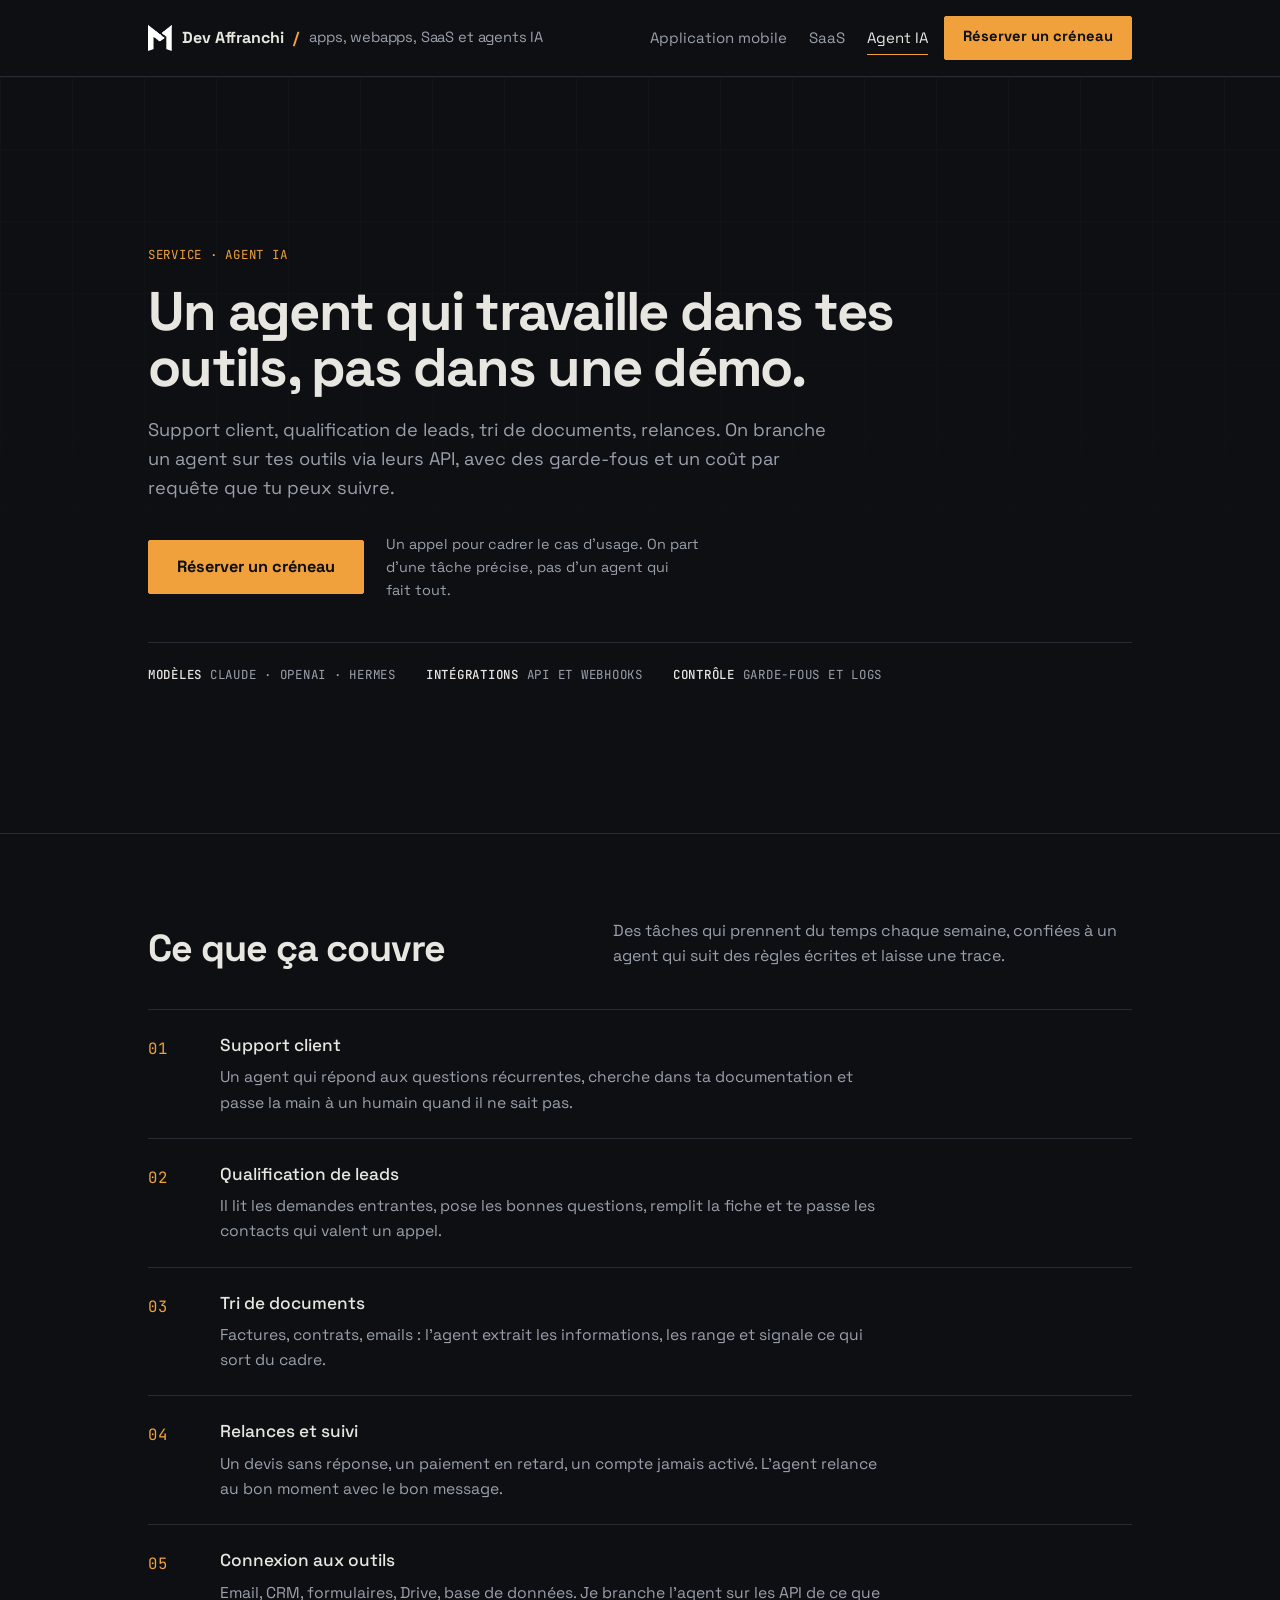
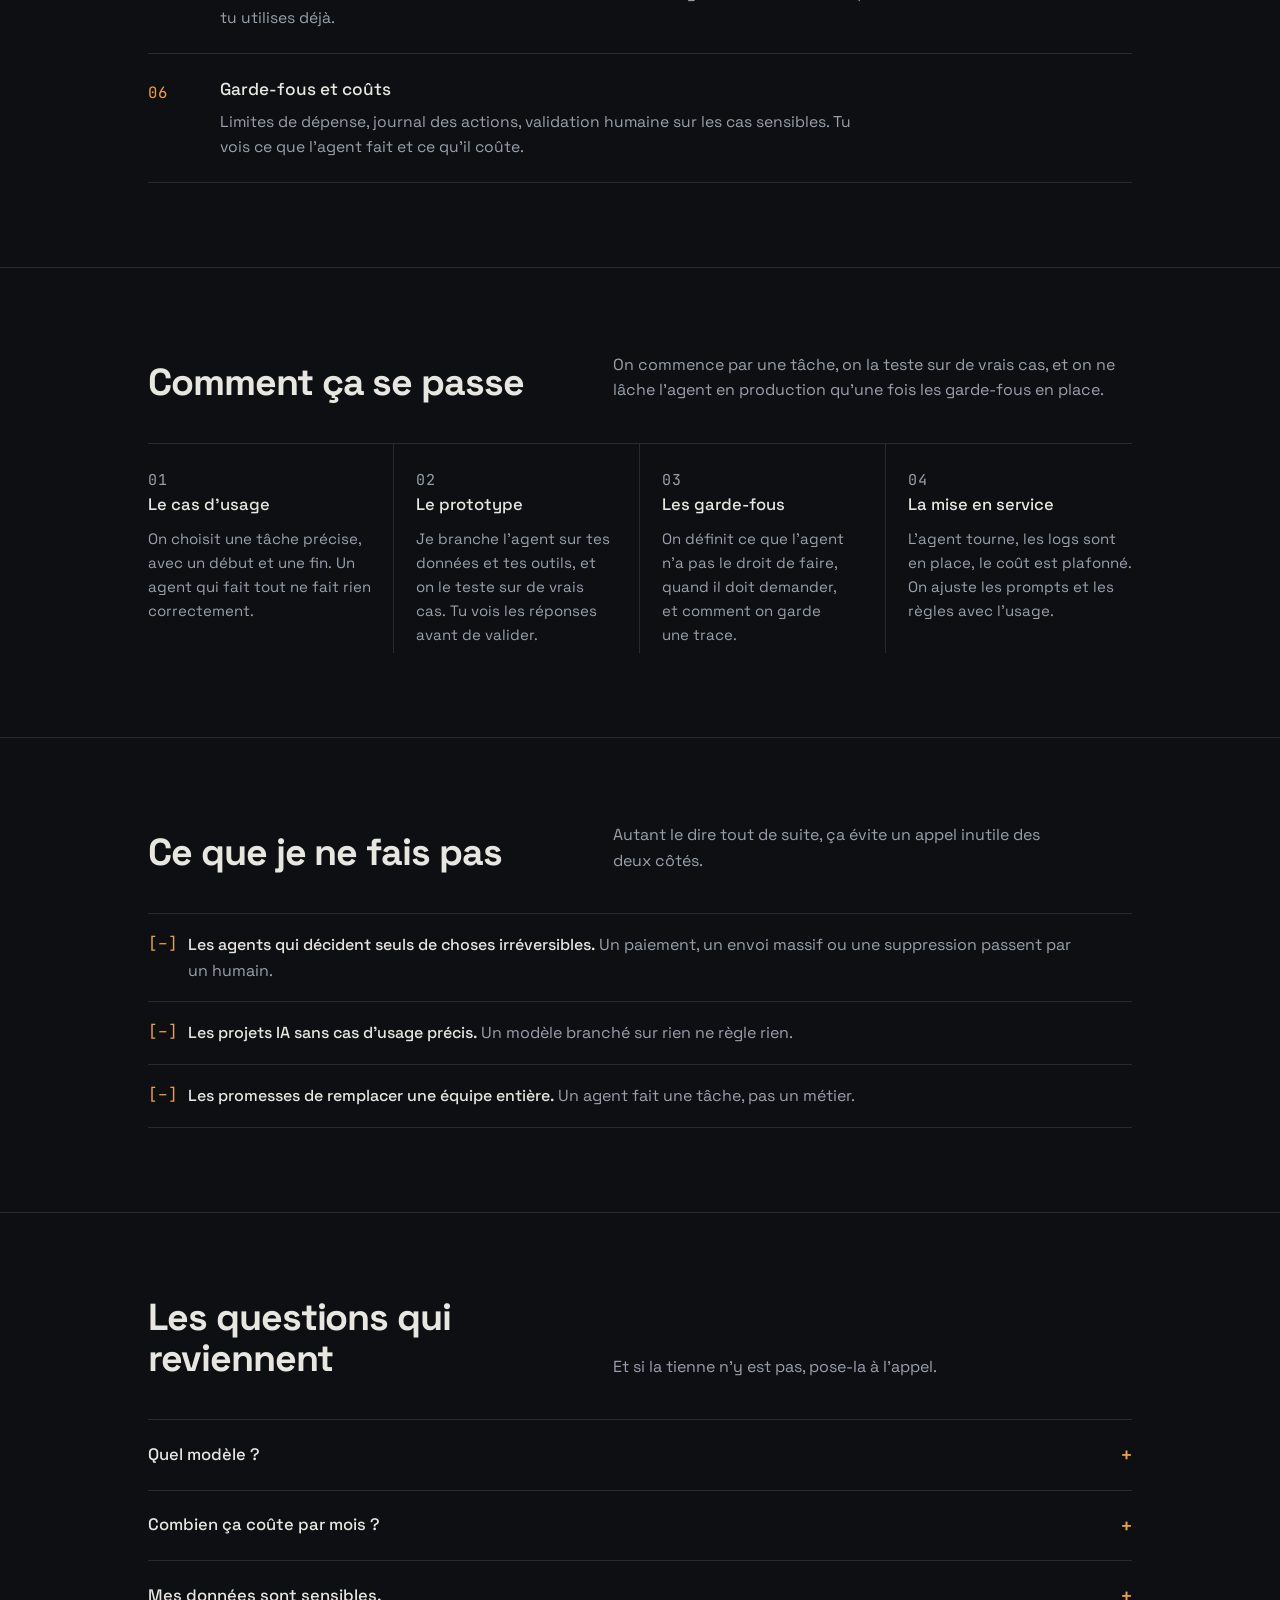
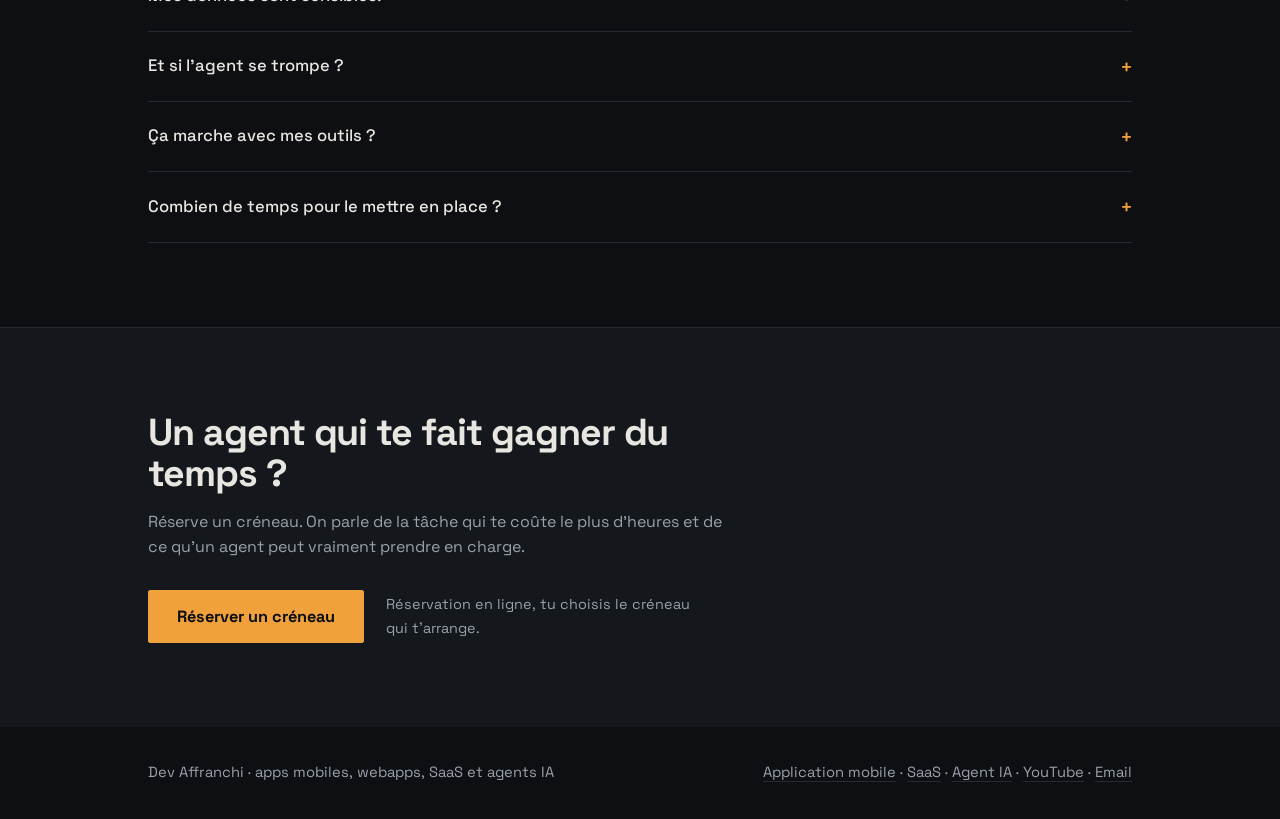
==== agent-ia.html @ 7c2899d8 "Ajouter les pages services application mobile, SaaS et agent IA avec navbar commune" ====
<!DOCTYPE html>
<html lang="fr">
<head>
<meta charset="utf-8">
<meta name="viewport" content="width=device-width, initial-scale=1">
<title>Agent IA et automatisation sur mesure · Dev Affranchi</title>
<meta name="description" content="Agent IA branché sur tes outils : support, qualification de leads, tri de documents, relances. Garde-fous, logs et coût par requête maîtrisé. Réserve un créneau.">
<meta property="og:title" content="Agents IA et automatisations sur mesure · Dev Affranchi">
<meta property="og:description" content="Support client, qualification de leads, tri de documents, relances. Un agent branché sur tes outils, avec garde-fous, logs et coût maîtrisé.">
<meta property="og:type" content="website">
<meta name="theme-color" content="#0d0f12">
<link rel="icon" type="image/png" href="assets/logo-favicon.png">
<link rel="preconnect" href="https://fonts.googleapis.com">
<link rel="preconnect" href="https://fonts.gstatic.com" crossorigin>
<link href="https://fonts.googleapis.com/css2?family=Space+Grotesk:wght@400;500;700&family=JetBrains+Mono:wght@400;500&display=swap" rel="stylesheet">
<link rel="stylesheet" href="assets/pages.css">
</head>
<body>

<header>
  <div class="wrap bar">
    <a class="brand" href="index.html">
      <img class="brand-logo" src="assets/logo.png" alt="">
      Dev Affranchi <span class="slash">/</span> <span class="brand-sub">apps, webapps, SaaS et agents IA</span>
    </a>
    <nav class="nav" aria-label="Services">
      <a href="application-mobile.html">Application mobile</a>
      <a href="saas.html">SaaS</a>
      <a href="agent-ia.html" aria-current="page">Agent IA</a>
    </nav>
    <a class="btn btn--sm" href="https://tidycal.com/dha/ia" target="_blank" rel="noopener">Réserver un créneau</a>
  </div>
</header>

<main>

<section class="page-hero">
  <div class="wrap">
    <p class="mono kicker">Service · Agent IA</p>
    <h1>Un agent qui travaille dans tes outils, pas dans une démo.</h1>
    <p class="lede">Support client, qualification de leads, tri de documents, relances. On branche un agent sur tes outils via leurs API, avec des garde-fous et un coût par requête que tu peux suivre.</p>
    <div class="cta-row">
      <a class="btn" href="https://tidycal.com/dha/ia" target="_blank" rel="noopener">Réserver un créneau</a>
      <div class="btn-note">Un appel pour cadrer le cas d'usage. On part d'une tâche précise, pas d'un agent qui fait tout.</div>
    </div>
    <div class="meta-strip mono">
      <div><b>Modèles</b> Claude · OpenAI · Hermes</div>
      <div><b>Intégrations</b> API et webhooks</div>
      <div><b>Contrôle</b> garde-fous et logs</div>
    </div>
  </div>
</section>

<section>
  <div class="wrap">
    <div class="section-head">
      <h2>Ce que ça couvre</h2>
      <p class="sub">Des tâches qui prennent du temps chaque semaine, confiées à un agent qui suit des règles écrites et laisse une trace.</p>
    </div>
    <div class="deliverables">
      <div class="deliverable">
        <p class="num mono">01</p>
        <div>
          <h3>Support client</h3>
          <p>Un agent qui répond aux questions récurrentes, cherche dans ta documentation et passe la main à un humain quand il ne sait pas.</p>
        </div>
      </div>
      <div class="deliverable">
        <p class="num mono">02</p>
        <div>
          <h3>Qualification de leads</h3>
          <p>Il lit les demandes entrantes, pose les bonnes questions, remplit la fiche et te passe les contacts qui valent un appel.</p>
        </div>
      </div>
      <div class="deliverable">
        <p class="num mono">03</p>
        <div>
          <h3>Tri de documents</h3>
          <p>Factures, contrats, emails : l'agent extrait les informations, les range et signale ce qui sort du cadre.</p>
        </div>
      </div>
      <div class="deliverable">
        <p class="num mono">04</p>
        <div>
          <h3>Relances et suivi</h3>
          <p>Un devis sans réponse, un paiement en retard, un compte jamais activé. L'agent relance au bon moment avec le bon message.</p>
        </div>
      </div>
      <div class="deliverable">
        <p class="num mono">05</p>
        <div>
          <h3>Connexion aux outils</h3>
          <p>Email, CRM, formulaires, Drive, base de données. Je branche l'agent sur les API de ce que tu utilises déjà.</p>
        </div>
      </div>
      <div class="deliverable">
        <p class="num mono">06</p>
        <div>
          <h3>Garde-fous et coûts</h3>
          <p>Limites de dépense, journal des actions, validation humaine sur les cas sensibles. Tu vois ce que l'agent fait et ce qu'il coûte.</p>
        </div>
      </div>
    </div>
  </div>
</section>

<section>
  <div class="wrap">
    <div class="section-head">
      <h2>Comment ça se passe</h2>
      <p class="sub">On commence par une tâche, on la teste sur de vrais cas, et on ne lâche l'agent en production qu'une fois les garde-fous en place.</p>
    </div>
    <div class="steps">
      <div class="step">
        <p class="step-num mono">01</p>
        <h3>Le cas d'usage</h3>
        <p>On choisit une tâche précise, avec un début et une fin. Un agent qui fait tout ne fait rien correctement.</p>
      </div>
      <div class="step">
        <p class="step-num mono">02</p>
        <h3>Le prototype</h3>
        <p>Je branche l'agent sur tes données et tes outils, et on le teste sur de vrais cas. Tu vois les réponses avant de valider.</p>
      </div>
      <div class="step">
        <p class="step-num mono">03</p>
        <h3>Les garde-fous</h3>
        <p>On définit ce que l'agent n'a pas le droit de faire, quand il doit demander, et comment on garde une trace.</p>
      </div>
      <div class="step">
        <p class="step-num mono">04</p>
        <h3>La mise en service</h3>
        <p>L'agent tourne, les logs sont en place, le coût est plafonné. On ajuste les prompts et les règles avec l'usage.</p>
      </div>
    </div>
  </div>
</section>

<section>
  <div class="wrap">
    <div class="section-head">
      <h2>Ce que je ne fais pas</h2>
      <p class="sub">Autant le dire tout de suite, ça évite un appel inutile des deux côtés.</p>
    </div>
    <ul class="nope">
      <li><span class="mark">[–]</span><span><b>Les agents qui décident seuls de choses irréversibles.</b> Un paiement, un envoi massif ou une suppression passent par un humain.</span></li>
      <li><span class="mark">[–]</span><span><b>Les projets IA sans cas d'usage précis.</b> Un modèle branché sur rien ne règle rien.</span></li>
      <li><span class="mark">[–]</span><span><b>Les promesses de remplacer une équipe entière.</b> Un agent fait une tâche, pas un métier.</span></li>
    </ul>
  </div>
</section>

<section>
  <div class="wrap">
    <div class="section-head">
      <h2>Les questions qui reviennent</h2>
      <p class="sub">Et si la tienne n'y est pas, pose-la à l'appel.</p>
    </div>
    <details>
      <summary>Quel modèle ?</summary>
      <p>Claude ou OpenAI selon la tâche, le coût et la qualité attendue. Je teste sur tes cas avant de figer le choix.</p>
    </details>
    <details>
      <summary>Combien ça coûte par mois ?</summary>
      <p>Ça dépend du volume et du modèle. Je te donne une estimation par requête au cadrage, et je mets un plafond pour que la facture ne dérape pas.</p>
    </details>
    <details>
      <summary>Mes données sont sensibles.</summary>
      <p>On limite ce que l'agent voit, on anonymise ce qui peut l'être et on documente ce qui sort. Les cas sensibles passent par un humain.</p>
    </details>
    <details>
      <summary>Et si l'agent se trompe ?</summary>
      <p>Il doit dire quand il ne sait pas et passer la main. Les logs permettent de retrouver ce qui s'est passé, et on corrige les règles.</p>
    </details>
    <details>
      <summary>Ça marche avec mes outils ?</summary>
      <p>Si l'outil a une API ou des webhooks, oui. Sinon, on regarde ce qui est possible avant de promettre.</p>
    </details>
    <details>
      <summary>Combien de temps pour le mettre en place ?</summary>
      <p>Un cas d'usage simple peut tourner en quelques semaines. Plus il y a d'intégrations et de règles, plus c'est long.</p>
    </details>
  </div>
</section>

<section class="final">
  <div class="wrap">
    <h2>Un agent qui te fait gagner du temps ?</h2>
    <p class="sub">Réserve un créneau. On parle de la tâche qui te coûte le plus d'heures et de ce qu'un agent peut vraiment prendre en charge.</p>
    <div class="cta-row">
      <a class="btn" href="https://tidycal.com/dha/ia" target="_blank" rel="noopener">Réserver un créneau</a>
      <div class="btn-note">Réservation en ligne, tu choisis le créneau qui t'arrange.</div>
    </div>
  </div>
</section>

</main>

<footer>
  <div class="wrap foot">
    <div>Dev Affranchi · apps mobiles, webapps, SaaS et agents IA</div>
    <div><a href="application-mobile.html">Application mobile</a> · <a href="saas.html">SaaS</a> · <a href="agent-ia.html">Agent IA</a> · <a href="https://www.youtube.com/@devaffranchi">YouTube</a> · <a href="mailto:devaffranchi@gmail.com">Email</a></div>
  </div>
</footer>

</body>
</html>
---- assets/pages.css ----
:root{
  --ink:#0d0f12;
  --ink-2:#14171c;
  --ink-3:#1b1f26;
  --line:#262b33;
  --text:#e8e6e1;
  --muted:#9aa1ad;
  --accent:#f0a13c;
  --accent-soft:rgba(240,161,60,.10);
  --accent-ink:#0d0f12;
  --maxw:1080px;
  --pad:clamp(20px,5vw,48px);
}
*{box-sizing:border-box}
html{-webkit-text-size-adjust:100%;scroll-behavior:smooth}
body{
  margin:0;
  background:var(--ink);
  color:var(--text);
  font-family:"Space Grotesk",system-ui,-apple-system,sans-serif;
  font-size:clamp(16px,1.05vw,17px);
  line-height:1.6;
  text-wrap:pretty;
  -webkit-font-smoothing:antialiased;
}
a{color:inherit}
.wrap{max-width:var(--maxw);margin:0 auto;padding-left:var(--pad);padding-right:var(--pad)}
.mono{font-family:"JetBrains Mono",ui-monospace,monospace;font-size:.78rem;letter-spacing:.06em;text-transform:uppercase}

/* header */
header{border-bottom:1px solid var(--line);background:var(--ink)}
.bar{display:flex;align-items:center;justify-content:space-between;gap:16px;padding-top:16px;padding-bottom:16px;flex-wrap:wrap}
.brand{font-weight:700;letter-spacing:-.01em;display:flex;align-items:center;gap:10px;text-decoration:none}
.brand-logo{height:26px;width:auto;display:block}
.brand .slash{color:var(--accent)}
.brand-sub{color:var(--muted);font-weight:400;font-size:.92rem;display:none}
@media(min-width:640px){.brand-sub{display:inline}}
.nav{display:flex;flex-wrap:wrap;gap:10px 22px;order:3;width:100%;padding-top:12px;border-top:1px solid var(--line)}
@media(min-width:900px){.nav{order:0;width:auto;margin-left:auto;padding-top:0;border-top:none}}
.nav a{position:relative;text-decoration:none;color:var(--muted);font-size:.94rem;padding:2px 0;white-space:nowrap}
.nav a:hover{color:var(--text)}
.nav a[aria-current="page"]{color:var(--text)}
.nav a[aria-current="page"]::after{content:"";position:absolute;left:0;right:0;bottom:-3px;height:1px;background:var(--accent)}
.bar .btn--sm{display:none}
@media(min-width:560px){.bar .btn--sm{display:inline-block}}

/* buttons */
.btn{
  display:inline-block;
  background:var(--accent);
  color:var(--accent-ink);
  font-weight:700;
  font-size:1.02rem;
  line-height:1.2;
  text-decoration:none;
  padding:16px 28px;
  border-radius:2px;
  border:1px solid var(--accent);
  transition:transform .12s ease,background .12s ease;
  min-height:44px;
}
.btn:hover{background:#ffb857;transform:translateY(-1px)}
.btn:focus-visible{outline:2px solid var(--text);outline-offset:3px}
.btn--sm{padding:11px 18px;font-size:.92rem}
.btn-note{color:var(--muted);font-size:.9rem;max-width:36ch}
.cta-row{display:flex;flex-wrap:wrap;align-items:center;gap:14px 22px}

/* hero de page service */
.page-hero{position:relative;border-bottom:1px solid var(--line);overflow:hidden}
.page-hero::before{
  content:"";position:absolute;inset:0;
  background-image:linear-gradient(var(--line) 1px,transparent 1px),linear-gradient(90deg,var(--line) 1px,transparent 1px);
  background-size:72px 72px;opacity:.2;pointer-events:none;
  -webkit-mask-image:linear-gradient(to bottom,#000 0%,transparent 80%);
  mask-image:linear-gradient(to bottom,#000 0%,transparent 80%);
}
.page-hero .wrap{position:relative;z-index:1;padding-top:clamp(48px,7vw,84px);padding-bottom:clamp(36px,5vw,64px)}
.kicker{color:var(--accent);margin:0 0 18px}
.page-hero h1{
  font-size:clamp(2.1rem,5vw,3.4rem);
  line-height:1.03;
  letter-spacing:-.032em;
  font-weight:700;
  margin:0 0 20px;
  max-width:24ch;
}
.lede{font-size:clamp(1.02rem,1.5vw,1.14rem);color:var(--muted);max-width:58ch;margin:0 0 30px}
.lede strong{color:var(--text);font-weight:500}
.meta-strip{display:flex;flex-wrap:wrap;gap:10px 30px;margin-top:40px;padding-top:22px;border-top:1px solid var(--line);color:var(--muted)}
.meta-strip b{color:var(--text);font-weight:500}

/* sections */
section{padding-top:clamp(52px,7vw,84px);padding-bottom:clamp(52px,7vw,84px);border-bottom:1px solid var(--line)}
.section-head{display:grid;gap:14px;margin-bottom:clamp(26px,4vw,40px)}
@media(min-width:820px){.section-head{grid-template-columns:minmax(0,.9fr) minmax(0,1.1fr);gap:40px;align-items:end}}
h2{font-size:clamp(1.65rem,3.2vw,2.35rem);line-height:1.1;letter-spacing:-.028em;font-weight:700;margin:0;max-width:22ch}
.sub{color:var(--muted);max-width:58ch;margin:0}

/* ce que ca couvre */
.deliverables{border-top:1px solid var(--line)}
.deliverable{display:grid;grid-template-columns:52px minmax(0,1fr);gap:20px;padding:22px 0;border-bottom:1px solid var(--line)}
.deliverable .num{color:var(--accent);margin:0;padding-top:4px}
.deliverable h3{margin:0 0 6px;font-size:1.08rem;font-weight:500}
.deliverable p{margin:0;color:var(--muted);max-width:66ch;font-size:.98rem}
@media(max-width:460px){.deliverable{grid-template-columns:1fr;gap:4px}}

/* methode */
.steps{display:grid;gap:0;border-top:1px solid var(--line)}
@media(min-width:860px){.steps{grid-template-columns:repeat(4,minmax(0,1fr))}}
.step{padding:24px 0;border-bottom:1px solid var(--line)}
@media(min-width:860px){
  .step{border-bottom:none;border-right:1px solid var(--line);padding:24px 22px 6px 0}
  .step:last-child{border-right:none;padding-right:0}
  .step:not(:first-child){padding-left:22px}
}
.step-num{color:var(--accent);margin:0 0 12px}
.step h3{margin:0 0 8px;font-size:1.04rem;font-weight:500}
.step p{margin:0;color:var(--muted);font-size:.94rem;max-width:34ch}

/* ce que je ne fais pas */
.nope{list-style:none;margin:0;padding:0;display:grid;gap:0;border-top:1px solid var(--line)}
.nope li{display:grid;grid-template-columns:26px minmax(0,1fr);gap:14px;padding:18px 0;border-bottom:1px solid var(--line);color:var(--muted)}
.nope .mark{font-family:"JetBrains Mono",ui-monospace,monospace;color:var(--accent);line-height:1.5}
.nope b{color:var(--text);font-weight:500}

/* faq */
details{border-top:1px solid var(--line);padding:20px 0}
details:last-of-type{border-bottom:1px solid var(--line)}
summary{cursor:pointer;list-style:none;font-weight:500;font-size:1.04rem;display:flex;justify-content:space-between;gap:20px;align-items:center}
summary::-webkit-details-marker{display:none}
summary::after{content:"+";color:var(--accent);font-family:"JetBrains Mono",monospace;font-size:1.15rem}
details[open] summary::after{content:"−"}
summary:focus-visible{outline:2px solid var(--accent);outline-offset:4px}
details p{color:var(--muted);margin:14px 0 0;max-width:64ch}

/* final */
.final{background:var(--ink-2);border-bottom:none}
.final h2{max-width:24ch;margin-bottom:14px}
.final .sub{margin-bottom:30px}

footer{padding:34px 0;color:var(--muted)}
.foot{display:flex;flex-wrap:wrap;justify-content:space-between;gap:14px 24px;font-size:.92rem}
footer a{text-decoration:none;border-bottom:1px solid var(--line)}
footer a:hover{color:var(--text);border-color:var(--accent)}

@media(prefers-reduced-motion:reduce){html{scroll-behavior:auto}*{transition:none!important;animation:none!important}}
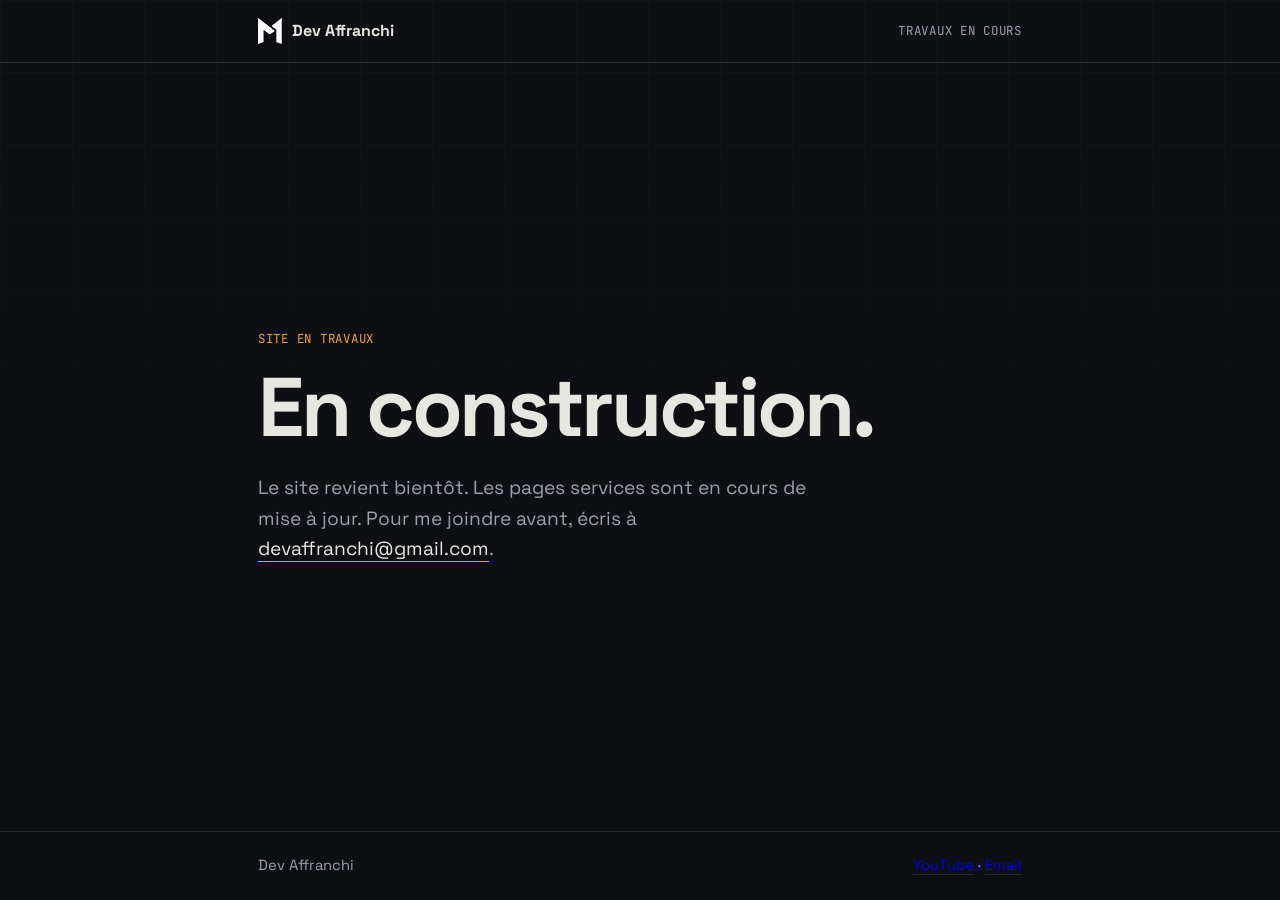
==== commit f22c7816: "Afficher une page En construction sur tout le site" ====
--- a/agent-ia.html
+++ b/agent-ia.html
@@ -3,202 +3,102 @@
 <head>
 <meta charset="utf-8">
 <meta name="viewport" content="width=device-width, initial-scale=1">
-<title>Agent IA et automatisation sur mesure · Dev Affranchi</title>
-<meta name="description" content="Agent IA branché sur tes outils : support, qualification de leads, tri de documents, relances. Garde-fous, logs et coût par requête maîtrisé. Réserve un créneau.">
-<meta property="og:title" content="Agents IA et automatisations sur mesure · Dev Affranchi">
-<meta property="og:description" content="Support client, qualification de leads, tri de documents, relances. Un agent branché sur tes outils, avec garde-fous, logs et coût maîtrisé.">
-<meta property="og:type" content="website">
+<title>En construction · Dev Affranchi</title>
+<meta name="description" content="Le site Dev Affranchi est en construction. Les pages services reviennent bientôt.">
+<meta name="robots" content="noindex,nofollow">
 <meta name="theme-color" content="#0d0f12">
 <link rel="icon" type="image/png" href="assets/logo-favicon.png">
 <link rel="preconnect" href="https://fonts.googleapis.com">
 <link rel="preconnect" href="https://fonts.gstatic.com" crossorigin>
 <link href="https://fonts.googleapis.com/css2?family=Space+Grotesk:wght@400;500;700&family=JetBrains+Mono:wght@400;500&display=swap" rel="stylesheet">
-<link rel="stylesheet" href="assets/pages.css">
+<style>
+:root{
+  --ink:#0d0f12;
+  --line:#262b33;
+  --text:#e8e6e1;
+  --muted:#9aa1ad;
+  --accent:#f0a13c;
+  --pad:clamp(20px,5vw,48px);
+}
+*{box-sizing:border-box}
+html{-webkit-text-size-adjust:100%}
+body{
+  margin:0;
+  min-height:100vh;
+  display:flex;
+  flex-direction:column;
+  background:var(--ink);
+  color:var(--text);
+  font-family:"Space Grotesk",system-ui,-apple-system,sans-serif;
+  font-size:clamp(16px,1.05vw,17px);
+  line-height:1.6;
+  text-wrap:pretty;
+  -webkit-font-smoothing:antialiased;
+  overflow-x:hidden;
+}
+body::before{
+  content:"";position:fixed;inset:0;
+  background-image:linear-gradient(var(--line) 1px,transparent 1px),linear-gradient(90deg,var(--line) 1px,transparent 1px);
+  background-size:72px 72px;opacity:.22;pointer-events:none;
+  -webkit-mask-image:linear-gradient(to bottom,#000 0%,transparent 85%);
+  mask-image:linear-gradient(to bottom,#000 0%,transparent 85%);
+}
+.wrap{width:100%;max-width:860px;margin:0 auto;padding-left:var(--pad);padding-right:var(--pad);position:relative;z-index:1}
+.mono{font-family:"JetBrains Mono",ui-monospace,monospace;font-size:.78rem;letter-spacing:.06em;text-transform:uppercase}
+
+header{border-bottom:1px solid var(--line);position:relative;z-index:1}
+.bar{display:flex;align-items:center;justify-content:space-between;gap:16px;padding-top:18px;padding-bottom:18px}
+.brand{display:flex;align-items:center;gap:10px;font-weight:700;letter-spacing:-.01em;text-decoration:none;color:inherit}
+.brand-logo{height:26px;width:auto;display:block}
+.bar .mono{color:var(--muted)}
+
+main{flex:1;display:flex;align-items:center;padding-top:clamp(48px,10vh,96px);padding-bottom:clamp(48px,10vh,96px)}
+.kicker{color:var(--accent);margin:0 0 18px}
+h1{
+  font-size:clamp(2.8rem,9vw,5.2rem);
+  line-height:.98;
+  letter-spacing:-.04em;
+  font-weight:700;
+  margin:0 0 24px;
+  max-width:15ch;
+}
+.lede{color:var(--muted);font-size:clamp(1.05rem,1.6vw,1.2rem);max-width:48ch;margin:0}
+.lede a{color:var(--text);text-decoration:none;border-bottom:1px solid var(--accent)}
+.lede a:hover{color:var(--accent)}
+.lede a:focus-visible{outline:2px solid var(--accent);outline-offset:3px}
+
+footer{border-top:1px solid var(--line);position:relative;z-index:1}
+.foot{display:flex;flex-wrap:wrap;justify-content:space-between;gap:12px 24px;padding-top:22px;padding-bottom:22px;color:var(--muted);font-size:.92rem}
+footer a{text-decoration:none;border-bottom:1px solid var(--line)}
+footer a:hover{color:var(--text);border-color:var(--accent)}
+
+@media(prefers-reduced-motion:reduce){*{transition:none!important;animation:none!important}}
+</style>
 </head>
 <body>
 
 <header>
   <div class="wrap bar">
-    <a class="brand" href="index.html">
+    <a class="brand" href="/">
       <img class="brand-logo" src="assets/logo.png" alt="">
-      Dev Affranchi <span class="slash">/</span> <span class="brand-sub">apps, webapps, SaaS et agents IA</span>
+      Dev Affranchi
     </a>
-    <nav class="nav" aria-label="Services">
-      <a href="application-mobile.html">Application mobile</a>
-      <a href="saas.html">SaaS</a>
-      <a href="agent-ia.html" aria-current="page">Agent IA</a>
-    </nav>
-    <a class="btn btn--sm" href="https://tidycal.com/dha/ia" target="_blank" rel="noopener">Réserver un créneau</a>
+    <div class="mono">Travaux en cours</div>
   </div>
 </header>
 
 <main>
-
-<section class="page-hero">
   <div class="wrap">
-    <p class="mono kicker">Service · Agent IA</p>
-    <h1>Un agent qui travaille dans tes outils, pas dans une démo.</h1>
-    <p class="lede">Support client, qualification de leads, tri de documents, relances. On branche un agent sur tes outils via leurs API, avec des garde-fous et un coût par requête que tu peux suivre.</p>
-    <div class="cta-row">
-      <a class="btn" href="https://tidycal.com/dha/ia" target="_blank" rel="noopener">Réserver un créneau</a>
-      <div class="btn-note">Un appel pour cadrer le cas d'usage. On part d'une tâche précise, pas d'un agent qui fait tout.</div>
-    </div>
-    <div class="meta-strip mono">
-      <div><b>Modèles</b> Claude · OpenAI · Hermes</div>
-      <div><b>Intégrations</b> API et webhooks</div>
-      <div><b>Contrôle</b> garde-fous et logs</div>
-    </div>
+    <p class="mono kicker">Site en travaux</p>
+    <h1>En construction.</h1>
+    <p class="lede">Le site revient bientôt. Les pages services sont en cours de mise à jour. Pour me joindre avant, écris à <a href="mailto:devaffranchi@gmail.com">devaffranchi@gmail.com</a>.</p>
   </div>
-</section>
-
-<section>
-  <div class="wrap">
-    <div class="section-head">
-      <h2>Ce que ça couvre</h2>
-      <p class="sub">Des tâches qui prennent du temps chaque semaine, confiées à un agent qui suit des règles écrites et laisse une trace.</p>
-    </div>
-    <div class="deliverables">
-      <div class="deliverable">
-        <p class="num mono">01</p>
-        <div>
-          <h3>Support client</h3>
-          <p>Un agent qui répond aux questions récurrentes, cherche dans ta documentation et passe la main à un humain quand il ne sait pas.</p>
-        </div>
-      </div>
-      <div class="deliverable">
-        <p class="num mono">02</p>
-        <div>
-          <h3>Qualification de leads</h3>
-          <p>Il lit les demandes entrantes, pose les bonnes questions, remplit la fiche et te passe les contacts qui valent un appel.</p>
-        </div>
-      </div>
-      <div class="deliverable">
-        <p class="num mono">03</p>
-        <div>
-          <h3>Tri de documents</h3>
-          <p>Factures, contrats, emails : l'agent extrait les informations, les range et signale ce qui sort du cadre.</p>
-        </div>
-      </div>
-      <div class="deliverable">
-        <p class="num mono">04</p>
-        <div>
-          <h3>Relances et suivi</h3>
-          <p>Un devis sans réponse, un paiement en retard, un compte jamais activé. L'agent relance au bon moment avec le bon message.</p>
-        </div>
-      </div>
-      <div class="deliverable">
-        <p class="num mono">05</p>
-        <div>
-          <h3>Connexion aux outils</h3>
-          <p>Email, CRM, formulaires, Drive, base de données. Je branche l'agent sur les API de ce que tu utilises déjà.</p>
-        </div>
-      </div>
-      <div class="deliverable">
-        <p class="num mono">06</p>
-        <div>
-          <h3>Garde-fous et coûts</h3>
-          <p>Limites de dépense, journal des actions, validation humaine sur les cas sensibles. Tu vois ce que l'agent fait et ce qu'il coûte.</p>
-        </div>
-      </div>
-    </div>
-  </div>
-</section>
-
-<section>
-  <div class="wrap">
-    <div class="section-head">
-      <h2>Comment ça se passe</h2>
-      <p class="sub">On commence par une tâche, on la teste sur de vrais cas, et on ne lâche l'agent en production qu'une fois les garde-fous en place.</p>
-    </div>
-    <div class="steps">
-      <div class="step">
-        <p class="step-num mono">01</p>
-        <h3>Le cas d'usage</h3>
-        <p>On choisit une tâche précise, avec un début et une fin. Un agent qui fait tout ne fait rien correctement.</p>
-      </div>
-      <div class="step">
-        <p class="step-num mono">02</p>
-        <h3>Le prototype</h3>
-        <p>Je branche l'agent sur tes données et tes outils, et on le teste sur de vrais cas. Tu vois les réponses avant de valider.</p>
-      </div>
-      <div class="step">
-        <p class="step-num mono">03</p>
-        <h3>Les garde-fous</h3>
-        <p>On définit ce que l'agent n'a pas le droit de faire, quand il doit demander, et comment on garde une trace.</p>
-      </div>
-      <div class="step">
-        <p class="step-num mono">04</p>
-        <h3>La mise en service</h3>
-        <p>L'agent tourne, les logs sont en place, le coût est plafonné. On ajuste les prompts et les règles avec l'usage.</p>
-      </div>
-    </div>
-  </div>
-</section>
-
-<section>
-  <div class="wrap">
-    <div class="section-head">
-      <h2>Ce que je ne fais pas</h2>
-      <p class="sub">Autant le dire tout de suite, ça évite un appel inutile des deux côtés.</p>
-    </div>
-    <ul class="nope">
-      <li><span class="mark">[–]</span><span><b>Les agents qui décident seuls de choses irréversibles.</b> Un paiement, un envoi massif ou une suppression passent par un humain.</span></li>
-      <li><span class="mark">[–]</span><span><b>Les projets IA sans cas d'usage précis.</b> Un modèle branché sur rien ne règle rien.</span></li>
-      <li><span class="mark">[–]</span><span><b>Les promesses de remplacer une équipe entière.</b> Un agent fait une tâche, pas un métier.</span></li>
-    </ul>
-  </div>
-</section>
-
-<section>
-  <div class="wrap">
-    <div class="section-head">
-      <h2>Les questions qui reviennent</h2>
-      <p class="sub">Et si la tienne n'y est pas, pose-la à l'appel.</p>
-    </div>
-    <details>
-      <summary>Quel modèle ?</summary>
-      <p>Claude ou OpenAI selon la tâche, le coût et la qualité attendue. Je teste sur tes cas avant de figer le choix.</p>
-    </details>
-    <details>
-      <summary>Combien ça coûte par mois ?</summary>
-      <p>Ça dépend du volume et du modèle. Je te donne une estimation par requête au cadrage, et je mets un plafond pour que la facture ne dérape pas.</p>
-    </details>
-    <details>
-      <summary>Mes données sont sensibles.</summary>
-      <p>On limite ce que l'agent voit, on anonymise ce qui peut l'être et on documente ce qui sort. Les cas sensibles passent par un humain.</p>
-    </details>
-    <details>
-      <summary>Et si l'agent se trompe ?</summary>
-      <p>Il doit dire quand il ne sait pas et passer la main. Les logs permettent de retrouver ce qui s'est passé, et on corrige les règles.</p>
-    </details>
-    <details>
-      <summary>Ça marche avec mes outils ?</summary>
-      <p>Si l'outil a une API ou des webhooks, oui. Sinon, on regarde ce qui est possible avant de promettre.</p>
-    </details>
-    <details>
-      <summary>Combien de temps pour le mettre en place ?</summary>
-      <p>Un cas d'usage simple peut tourner en quelques semaines. Plus il y a d'intégrations et de règles, plus c'est long.</p>
-    </details>
-  </div>
-</section>
-
-<section class="final">
-  <div class="wrap">
-    <h2>Un agent qui te fait gagner du temps ?</h2>
-    <p class="sub">Réserve un créneau. On parle de la tâche qui te coûte le plus d'heures et de ce qu'un agent peut vraiment prendre en charge.</p>
-    <div class="cta-row">
-      <a class="btn" href="https://tidycal.com/dha/ia" target="_blank" rel="noopener">Réserver un créneau</a>
-      <div class="btn-note">Réservation en ligne, tu choisis le créneau qui t'arrange.</div>
-    </div>
-  </div>
-</section>
-
 </main>
 
 <footer>
   <div class="wrap foot">
-    <div>Dev Affranchi · apps mobiles, webapps, SaaS et agents IA</div>
-    <div><a href="application-mobile.html">Application mobile</a> · <a href="saas.html">SaaS</a> · <a href="agent-ia.html">Agent IA</a> · <a href="https://www.youtube.com/@devaffranchi">YouTube</a> · <a href="mailto:devaffranchi@gmail.com">Email</a></div>
+    <div>Dev Affranchi</div>
+    <div><a href="https://www.youtube.com/@devaffranchi">YouTube</a> · <a href="mailto:devaffranchi@gmail.com">Email</a></div>
   </div>
 </footer>
 
